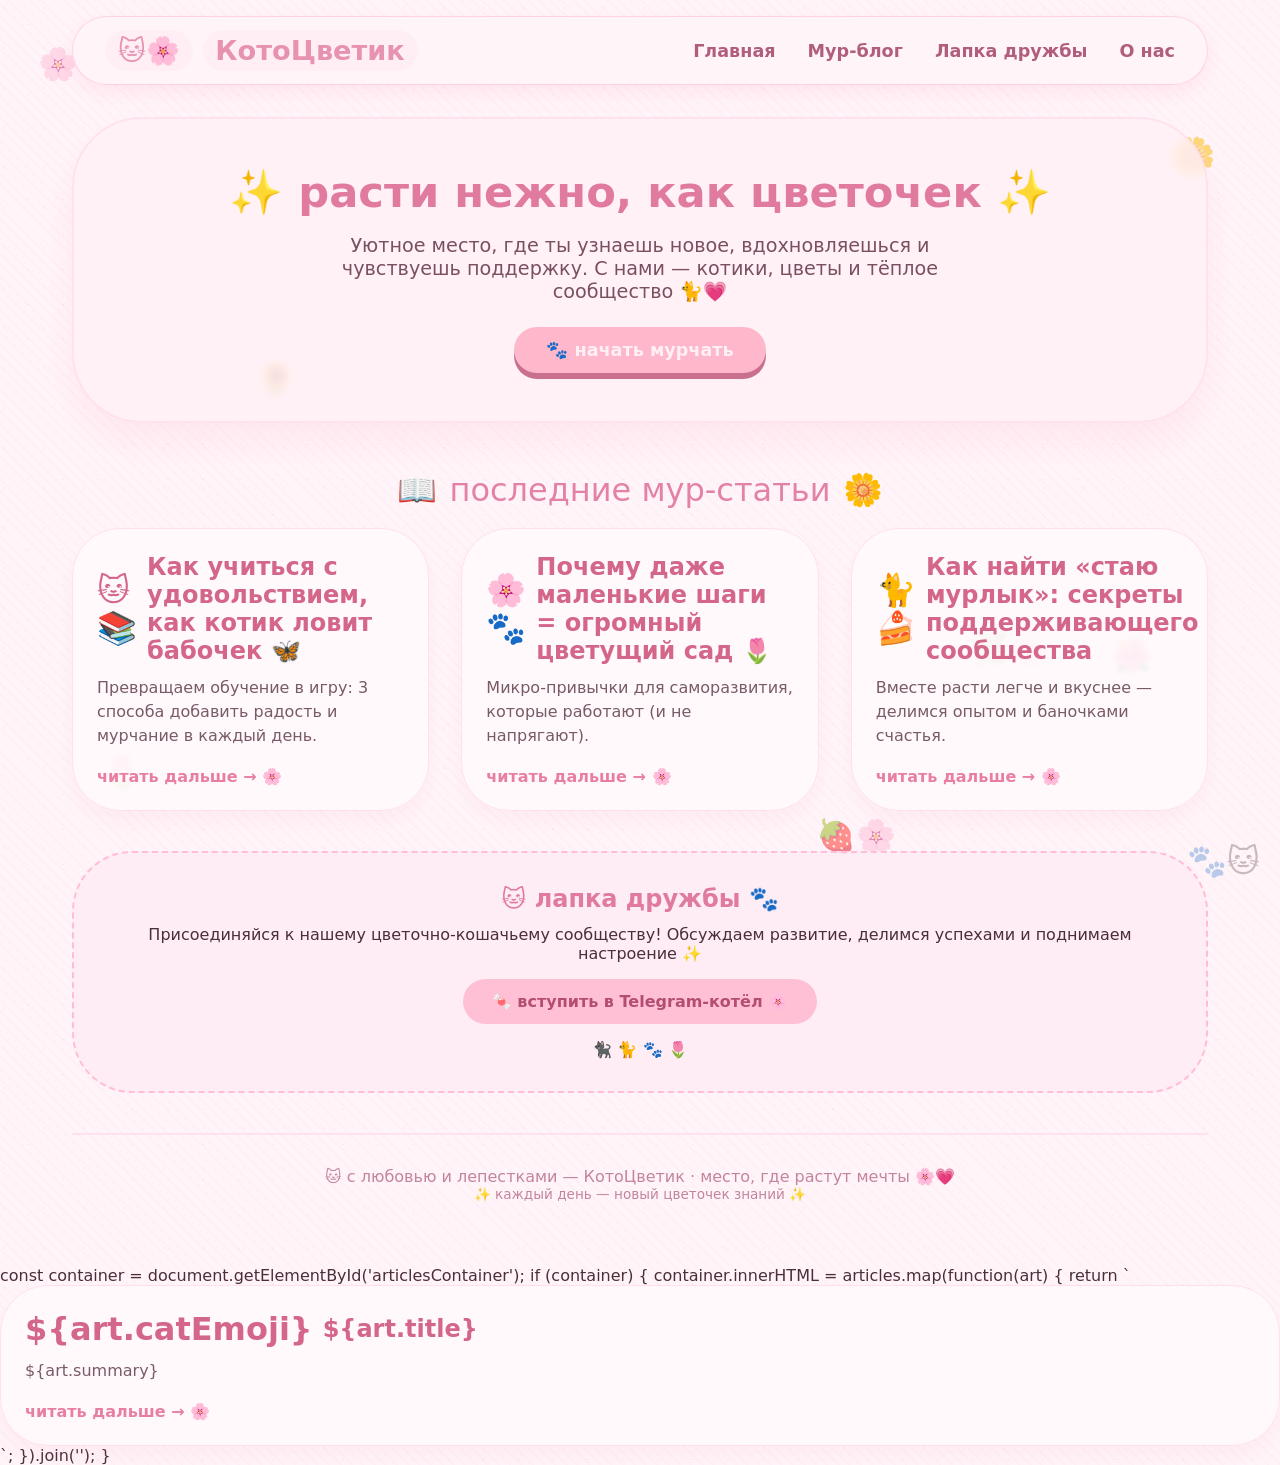
==== index.html @ 217aa795 "Add files via upload" ====
<!DOCTYPE html>
<html lang="ru">
<head>
    <meta charset="UTF-8">
    <meta name="viewport" content="width=device-width, initial-scale=1.0">
    <title>КотоЦветик · место для развития ✨</title>
    <style>
        * {
            margin: 0;
            padding: 0;
            box-sizing: border-box;
        }

        body {
            font-family: 'Segoe UI', 'Quicksand', system-ui, -apple-system, 'Poppins', sans-serif;
            background-color: #fff5f9;
            background-image: radial-gradient(circle at 10% 20%, rgba(255, 200, 220, 0.2) 2%, transparent 2.5%),
                              radial-gradient(circle at 80% 70%, rgba(255, 180, 210, 0.25) 1.8%, transparent 2.2%),
                              repeating-linear-gradient(45deg, rgba(255, 220, 240, 0.2) 0px, rgba(255, 220, 240, 0.2) 2px, transparent 2px, transparent 8px);
            background-size: 40px 40px, 35px 35px, auto;
            min-height: 100vh;
            color: #4a2e3a;
        }

        /* плавающие цветочки */
        .flower-bg {
            position: fixed;
            top: 0;
            left: 0;
            width: 100%;
            height: 100%;
            pointer-events: none;
            z-index: 0;
            overflow: hidden;
        }

        .flower {
            position: absolute;
            opacity: 0.5;
            animation: floatFlower 18s infinite ease-in-out;
            font-size: 2rem;
        }

        @keyframes floatFlower {
            0% { 
                transform: translateY(0px) rotate(0deg); 
                opacity: 0.3; 
            }
            50% { 
                transform: translateY(-30px) rotate(8deg); 
                opacity: 0.7; 
            }
            100% { 
                transform: translateY(0px) rotate(0deg); 
                opacity: 0.3; 
            }
        }

        /* кошачьи лапки следы */
        .paw-print {
            position: fixed;
            bottom: 20px;
            right: 20px;
            font-size: 2rem;
            opacity: 0.3;
            pointer-events: none;
            z-index: 1;
            animation: wiggle 4s infinite;
        }

        @keyframes wiggle {
            0%, 100% { 
                transform: translateX(0px) rotate(0deg); 
            }
            25% { 
                transform: translateX(-5px) rotate(-5deg); 
            }
            75% { 
                transform: translateX(5px) rotate(5deg); 
            }
        }

        .container {
            max-width: 1200px;
            margin: 0 auto;
            padding: 1rem 2rem 3rem;
            position: relative;
            z-index: 10;
        }

        /* шапка */
        header {
            display: flex;
            justify-content: space-between;
            align-items: center;
            flex-wrap: wrap;
            background: rgba(255, 245, 250, 0.85);
            backdrop-filter: blur(12px);
            border-radius: 60px;
            padding: 0.8rem 2rem;
            margin-bottom: 2rem;
            box-shadow: 0 8px 20px rgba(255, 140, 170, 0.15);
            border: 1px solid rgba(255, 200, 220, 0.8);
        }

        .logo {
            display: flex;
            align-items: center;
            gap: 0.6rem;
            font-size: 1.7rem;
            font-weight: bold;
            color: #e892b2;
        }

        .logo span {
            background: #ffeef4;
            padding: 0.3rem 0.8rem;
            border-radius: 40px;
        }

        nav ul {
            display: flex;
            gap: 2rem;
            list-style: none;
        }

        nav a {
            text-decoration: none;
            font-weight: 600;
            color: #b15e7c;
            transition: all 0.2s;
            font-size: 1.1rem;
            padding: 0.5rem 0;
        }

        nav a:hover {
            color: #ff88aa;
            transform: scale(1.05);
        }

        /* герой */
        .hero {
            text-align: center;
            background: rgba(255, 240, 245, 0.8);
            backdrop-filter: blur(4px);
            border-radius: 70px;
            padding: 3rem 2rem;
            margin-bottom: 3rem;
            border: 2px solid #ffe2ed;
            box-shadow: 0 20px 35px rgba(255, 120, 160, 0.1);
        }

        .hero h1 {
            font-size: 2.7rem;
            color: #e07a9e;
            margin-bottom: 1rem;
        }

        .hero p {
            font-size: 1.2rem;
            max-width: 650px;
            margin: 0 auto 1.5rem;
            color: #7a4f62;
        }

        .btn {
            display: inline-block;
            background: #ffb7cb;
            color: #fff0f5;
            padding: 0.8rem 2rem;
            border-radius: 50px;
            text-decoration: none;
            font-weight: bold;
            font-size: 1.1rem;
            transition: all 0.2s;
            box-shadow: 0 6px 0 #c96f8f;
        }

        .btn:hover {
            transform: translateY(-2px);
            background: #ff9ebb;
            box-shadow: 0 8px 0 #c96f8f;
        }

        /* секции */
        .section-title {
            font-size: 2rem;
            margin: 2rem 0 1.2rem;
            text-align: center;
            color: #e382a6;
            display: flex;
            align-items: center;
            justify-content: center;
            gap: 12px;
        }

        .cards {
            display: grid;
            grid-template-columns: repeat(auto-fill, minmax(280px, 1fr));
            gap: 2rem;
            margin-top: 1rem;
        }

        .card {
            background: rgba(255, 250, 252, 0.9);
            backdrop-filter: blur(2px);
            border-radius: 48px;
            padding: 1.5rem;
            transition: all 0.25s ease;
            border: 1px solid #ffe0ec;
            box-shadow: 0 10px 20px rgba(240, 128, 160, 0.08);
        }

        .card:hover {
            transform: translateY(-8px);
            background: white;
            border-color: #ffc0d0;
            box-shadow: 0 20px 30px rgba(255, 110, 150, 0.15);
        }

        .card h3 {
            color: #d4668a;
            font-size: 1.5rem;
            margin-bottom: 0.7rem;
            display: flex;
            align-items: center;
            gap: 10px;
        }

        .card p {
            color: #795a68;
            line-height: 1.5;
            margin-bottom: 1.2rem;
        }

        .cat-icon {
            font-size: 2rem;
        }

        .read-more {
            color: #e87ea2;
            text-decoration: none;
            font-weight: 600;
        }

        .read-more:hover {
            color: #ff99bb;
        }

        .community-block {
            background: rgba(255, 235, 245, 0.85);
            border-radius: 60px;
            padding: 2rem;
            text-align: center;
            margin: 2.5rem 0;
            border: 2px dashed #ffbed6;
        }

        .community-block h2 {
            color: #e07a9e;
            margin-bottom: 12px;
        }

        .telegram-btn {
            background: #ffc0d6;
            color: #b34e72;
            padding: 0.8rem 1.8rem;
            border-radius: 40px;
            text-decoration: none;
            display: inline-flex;
            align-items: center;
            gap: 8px;
            font-weight: bold;
            margin-top: 1rem;
            transition: all 0.2s;
        }

        .telegram-btn:hover {
            background: #ffb0ca;
            transform: scale(1.02);
        }

        footer {
            text-align: center;
            padding: 2rem 0 1rem;
            color: #c2849e;
            border-top: 2px solid #ffe2ef;
            margin-top: 2rem;
        }

        /* адаптив */
        @media (max-width: 700px) {
            .container {
                padding: 0.8rem 1rem 2rem;
            }
            header {
                flex-direction: column;
                gap: 0.8rem;
                border-radius: 40px;
            }
            nav ul {
                gap: 1.2rem;
                flex-wrap: wrap;
                justify-content: center;
            }
            .hero h1 {
                font-size: 2rem;
            }
            .section-title {
                font-size: 1.5rem;
            }
        }
    </style>
</head>
<body>

<!-- плавающие цветочки фон -->
<div class="flower-bg">
    <div class="flower" style="top: 5%; left: 3%; animation-duration: 22s;">🌸</div>
    <div class="flower" style="top: 15%; right: 5%; animation-duration: 19s; font-size: 2.3rem;">🌼</div>
    <div class="flower" style="bottom: 12%; left: 8%; animation-duration: 25s;">🌷</div>
    <div class="flower" style="bottom: 25%; right: 10%; animation-duration: 17s;">🌺</div>
    <div class="flower" style="top: 40%; left: 20%; animation-duration: 21s;">🌻</div>
    <div class="flower" style="top: 70%; right: 18%; animation-duration: 24s;">🌿🌸</div>
    <div class="flower" style="bottom: 5%; right: 30%; animation-duration: 10s;">🍓🌸</div>
</div>
<div class="paw-print">🐾🐱</div>

<div class="container">
    <header>
        <div class="logo">
            <span>🐱🌸</span> 
            <span>КотоЦветик</span>
        </div>
        <nav>
            <ul>
                <li><a href="#">Главная</a></li>
                <li><a href="#">Мур-блог</a></li>
                <li><a href="#">Лапка дружбы</a></li>
                <li><a href="about.html">О нас</a></li>
            </ul>
        </nav>
    </header>

    <section class="hero">
        <h1>✨ расти нежно, как цветочек ✨</h1>
        <p>Уютное место, где ты узнаешь новое, вдохновляешься и чувствуешь поддержку. С нами — котики, цветы и тёплое сообщество 🐈💗</p>
        <a href="#" class="btn">🐾 начать мурчать</a>
    </section>

    <div class="section-title">
        <span>📖</span> последние мур-статьи <span>🌼</span>
    </div>
    <div class="cards" id="articlesContainer">
        <!-- статьи подгрузятся через js -->
    </div>

    <div class="community-block">
        <h2>🐱 лапка дружбы 🐾</h2>
        <p>Присоединяйся к нашему цветочно-кошачьему сообществу! Обсуждаем развитие, делимся успехами и поднимаем настроение ✨</p>
        <a href="https://t.me/myyycaaattt"  class="telegram-btn">🍬 вступить в Telegram-котёл 🌸</a>
        <div style="margin-top: 16px;">🐈‍⬛ 🐈 🐾 🌷</div>
    </div>

    <footer>
        <p>🐱 с любовью и лепестками — КотоЦветик · место, где растут мечты 🌸💗</p>
        <p style="font-size: 0.85rem;">✨ каждый день — новый цветочек знаний ✨</p>
    </footer>
</div>

<script>
    // милые кошачьи статьи со ссылками
    const articles = [
        {
            title: "Как учиться с удовольствием, как котик ловит бабочек 🦋",
            summary: "Превращаем обучение в игру: 3 способа добавить радость и мурчание в каждый день.",
            catEmoji: "🐱📚",
            link: "cat.html"
        },
        {
            title: "Почему даже маленькие шаги = огромный цветущий сад 🌷",
            summary: "Микро-привычки для саморазвития, которые работают (и не напрягают).",
            catEmoji: "🌸🐾",
            link: "habits.html"
        },
        {
            title: "Как найти «стаю мурлык»: секреты поддерживающего сообщества",
            summary: "Вместе расти легче и вкуснее — делимся опытом и баночками счастья.",
            catEmoji: "🐈🍰",
            link: "community-tips.html"
        }
    ];

    const container = document.getElementById('articlesContainer');
    if (container) {
        container.innerHTML = articles.map(function(art) {
            return `
                <div class="card">
                    <h3><span class="cat-icon">${art.catEmoji}</span> ${art.title}</h3>
                    <p>${art.summary}</p>
                    <a href="${art.link}" class="read-more">читать дальше → 🌸</a>
                </div>
            `;
        }).join('');
    }
</script>

    const container = document.getElementById('articlesContainer');
    if (container) {
        container.innerHTML = articles.map(function(art) {
            return `
                <div class="card">
                    <h3><span class="cat-icon">${art.catEmoji}</span> ${art.title}</h3>
                    <p>${art.summary}</p>
                    <a href="#" class="read-more">читать дальше → 🌸</a>
                </div>
            `;
        }).join('');
    }
</script>

</body>
</html>
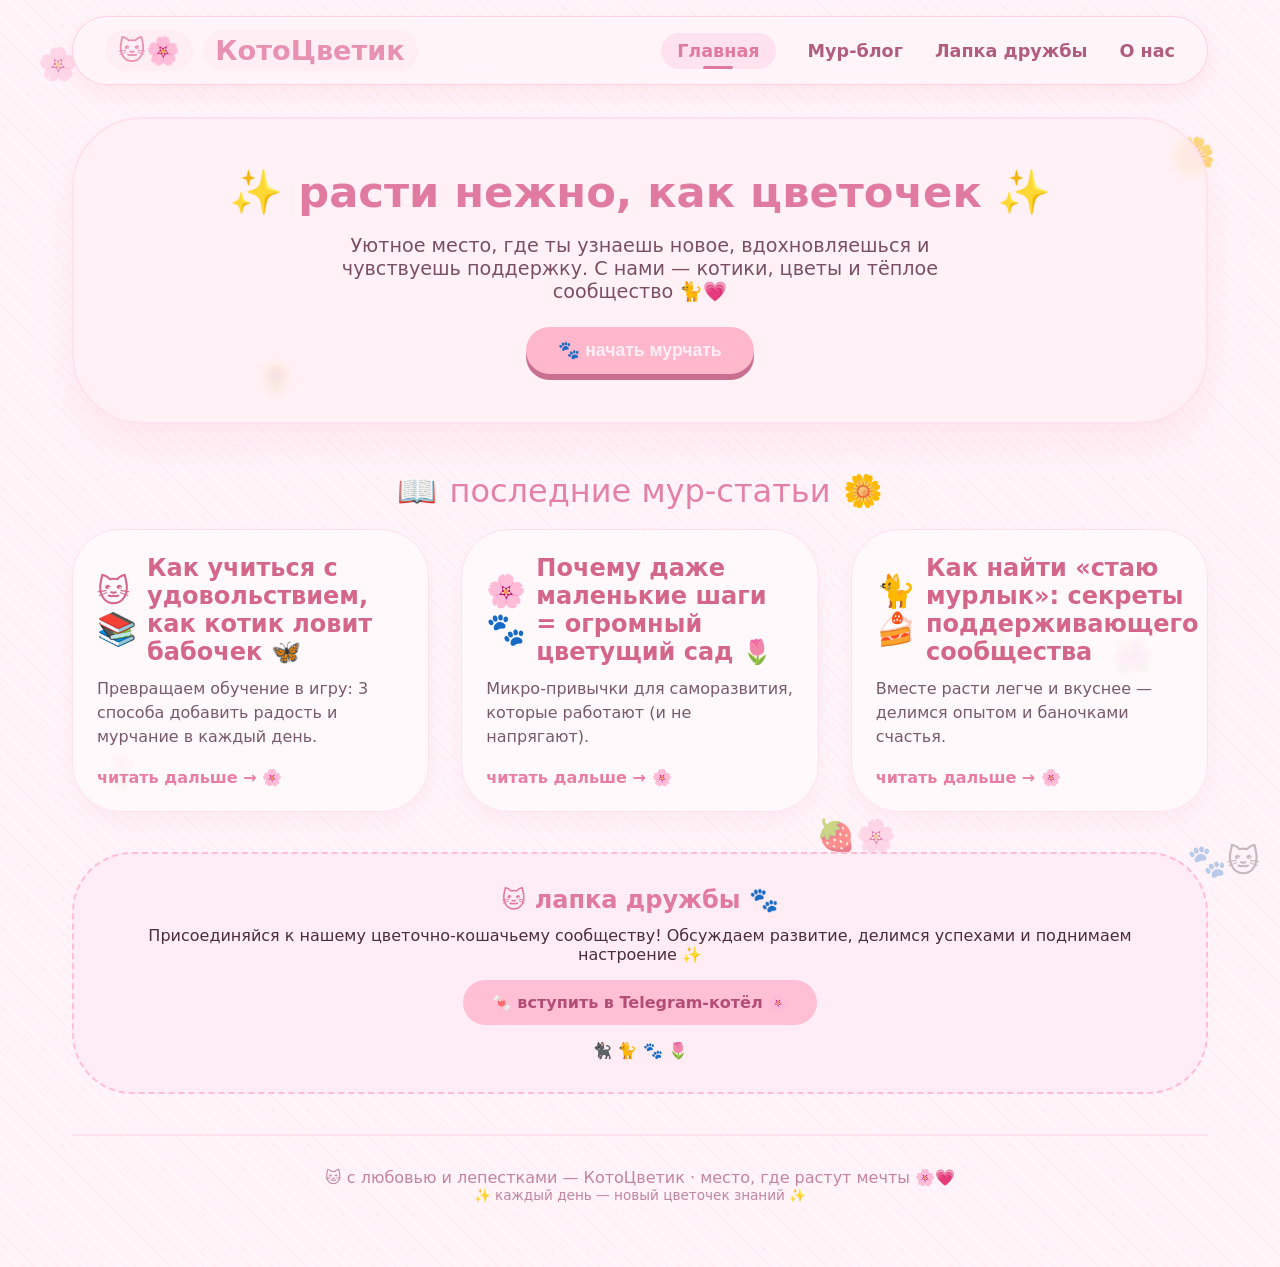
==== commit 029acaac: "Update index.html" ====
--- a/index.html
+++ b/index.html
@@ -56,6 +56,14 @@
             }
         }
 
+        .flower:nth-child(1) { animation-duration: 22s; }
+        .flower:nth-child(2) { animation-duration: 19s; }
+        .flower:nth-child(3) { animation-duration: 25s; }
+        .flower:nth-child(4) { animation-duration: 17s; }
+        .flower:nth-child(5) { animation-duration: 21s; }
+        .flower:nth-child(6) { animation-duration: 24s; }
+        .flower:nth-child(7) { animation-duration: 28s; }
+
         /* кошачьи лапки следы */
         .paw-print {
             position: fixed;
@@ -69,15 +77,9 @@
         }
 
         @keyframes wiggle {
-            0%, 100% { 
-                transform: translateX(0px) rotate(0deg); 
-            }
-            25% { 
-                transform: translateX(-5px) rotate(-5deg); 
-            }
-            75% { 
-                transform: translateX(5px) rotate(5deg); 
-            }
+            0%, 100% { transform: translateX(0px) rotate(0deg); }
+            25% { transform: translateX(-5px) rotate(-5deg); }
+            75% { transform: translateX(5px) rotate(5deg); }
         }
 
         .container {
@@ -88,7 +90,6 @@
             z-index: 10;
         }
 
-        /* шапка */
         header {
             display: flex;
             justify-content: space-between;
@@ -138,7 +139,34 @@
             transform: scale(1.05);
         }
 
-        /* герой */
+        /* активная вкладка */
+        nav a.active {
+            color: #e07a9e;
+            background: rgba(255, 200, 220, 0.4);
+            border-radius: 40px;
+            padding: 0.5rem 1rem;
+            margin: -0.5rem 0;
+            position: relative;
+        }
+
+        nav a.active::after {
+            content: '';
+            position: absolute;
+            bottom: 0;
+            left: 50%;
+            transform: translateX(-50%);
+            width: 30px;
+            height: 3px;
+            background: #e07a9e;
+            border-radius: 3px;
+            animation: glowPulse 1.5s infinite;
+        }
+
+        @keyframes glowPulse {
+            0%, 100% { opacity: 0.5; width: 20px; }
+            50% { opacity: 1; width: 35px; box-shadow: 0 0 5px #ff99bb; }
+        }
+
         .hero {
             text-align: center;
             background: rgba(255, 240, 245, 0.8);
@@ -174,6 +202,8 @@
             font-size: 1.1rem;
             transition: all 0.2s;
             box-shadow: 0 6px 0 #c96f8f;
+            cursor: pointer;
+            border: none;
         }
 
         .btn:hover {
@@ -182,7 +212,6 @@
             box-shadow: 0 8px 0 #c96f8f;
         }
 
-        /* секции */
         .section-title {
             font-size: 2rem;
             margin: 2rem 0 1.2rem;
@@ -288,7 +317,141 @@
             margin-top: 2rem;
         }
 
-        /* адаптив */
+        /* ===== БЛОКНОТИК (модальное окно) ===== */
+        .modal {
+            display: none;
+            position: fixed;
+            top: 0;
+            left: 0;
+            width: 100%;
+            height: 100%;
+            background: rgba(0, 0, 0, 0.5);
+            backdrop-filter: blur(5px);
+            z-index: 1000;
+            justify-content: center;
+            align-items: center;
+        }
+
+        .notebook {
+            background: #fffef7;
+            width: 90%;
+            max-width: 550px;
+            border-radius: 40px;
+            box-shadow: 0 25px 50px rgba(255, 120, 160, 0.3);
+            overflow: hidden;
+            animation: slideUp 0.3s ease;
+            border: 2px solid #ffe2ed;
+        }
+
+        @keyframes slideUp {
+            from {
+                transform: translateY(50px);
+                opacity: 0;
+            }
+            to {
+                transform: translateY(0);
+                opacity: 1;
+            }
+        }
+
+        .notebook-header {
+            background: linear-gradient(135deg, #ffd9e8, #ffc0d6);
+            padding: 1.2rem 1.5rem;
+            display: flex;
+            justify-content: space-between;
+            align-items: center;
+            border-bottom: 2px solid #ffb0c4;
+        }
+
+        .notebook-header h3 {
+            color: #b34e72;
+            font-size: 1.3rem;
+            display: flex;
+            align-items: center;
+            gap: 8px;
+        }
+
+        .close-btn {
+            background: none;
+            border: none;
+            font-size: 1.8rem;
+            cursor: pointer;
+            color: #b34e72;
+            transition: all 0.2s;
+        }
+
+        .close-btn:hover {
+            transform: scale(1.1);
+            color: #ff6b8f;
+        }
+
+        .notebook-body {
+            padding: 1.8rem;
+        }
+
+        .form-group {
+            margin-bottom: 1.2rem;
+        }
+
+        .form-group label {
+            display: block;
+            margin-bottom: 0.5rem;
+            color: #b15e7c;
+            font-weight: 600;
+        }
+
+        .form-group input, .form-group textarea {
+            width: 100%;
+            padding: 0.8rem 1rem;
+            border: 2px solid #ffe0ec;
+            border-radius: 30px;
+            font-family: inherit;
+            font-size: 0.95rem;
+            background: white;
+            transition: all 0.2s;
+        }
+
+        .form-group input:focus, .form-group textarea:focus {
+            outline: none;
+            border-color: #ffb7cb;
+            box-shadow: 0 0 0 3px rgba(255, 183, 203, 0.3);
+        }
+
+        .form-group textarea {
+            resize: vertical;
+            min-height: 150px;
+        }
+
+        .send-btn {
+            background: #ffb7cb;
+            color: white;
+            border: none;
+            padding: 0.8rem 1.8rem;
+            border-radius: 50px;
+            font-weight: bold;
+            font-size: 1rem;
+            cursor: pointer;
+            transition: all 0.2s;
+            width: 100%;
+            box-shadow: 0 4px 0 #c96f8f;
+        }
+
+        .send-btn:hover {
+            transform: translateY(-2px);
+            background: #ff9ebb;
+            box-shadow: 0 6px 0 #c96f8f;
+        }
+
+        .success-message {
+            text-align: center;
+            padding: 1rem;
+            background: #d4edda;
+            color: #155724;
+            border-radius: 30px;
+            margin-top: 1rem;
+            display: none;
+        }
+
         @media (max-width: 700px) {
             .container {
                 padding: 0.8rem 1rem 2rem;
@@ -316,13 +479,13 @@
 
 <!-- плавающие цветочки фон -->
 <div class="flower-bg">
-    <div class="flower" style="top: 5%; left: 3%; animation-duration: 22s;">🌸</div>
-    <div class="flower" style="top: 15%; right: 5%; animation-duration: 19s; font-size: 2.3rem;">🌼</div>
-    <div class="flower" style="bottom: 12%; left: 8%; animation-duration: 25s;">🌷</div>
-    <div class="flower" style="bottom: 25%; right: 10%; animation-duration: 17s;">🌺</div>
-    <div class="flower" style="top: 40%; left: 20%; animation-duration: 21s;">🌻</div>
-    <div class="flower" style="top: 70%; right: 18%; animation-duration: 24s;">🌿🌸</div>
-    <div class="flower" style="bottom: 5%; right: 30%; animation-duration: 10s;">🍓🌸</div>
+    <div class="flower" style="top: 5%; left: 3%;">🌸</div>
+    <div class="flower" style="top: 15%; right: 5%; font-size: 2.3rem;">🌼</div>
+    <div class="flower" style="bottom: 12%; left: 8%;">🌷</div>
+    <div class="flower" style="bottom: 25%; right: 10%;">🌺</div>
+    <div class="flower" style="top: 40%; left: 20%;">🌻</div>
+    <div class="flower" style="top: 70%; right: 18%;">🌿🌸</div>
+    <div class="flower" style="bottom: 5%; right: 30%;">🍓🌸</div>
 </div>
 <div class="paw-print">🐾🐱</div>
 
@@ -334,9 +497,9 @@
         </div>
         <nav>
             <ul>
-                <li><a href="#">Главная</a></li>
-                <li><a href="#">Мур-блог</a></li>
-                <li><a href="#">Лапка дружбы</a></li>
+                <li><a href="index.html" class="active">Главная</a></li>
+                <li><a href="blog.html">Мур-блог</a></li>
+                <li><a href="community.html">Лапка дружбы</a></li>
                 <li><a href="about.html">О нас</a></li>
             </ul>
         </nav>
@@ -345,7 +508,7 @@
     <section class="hero">
         <h1>✨ расти нежно, как цветочек ✨</h1>
         <p>Уютное место, где ты узнаешь новое, вдохновляешься и чувствуешь поддержку. С нами — котики, цветы и тёплое сообщество 🐈💗</p>
-        <a href="#" class="btn">🐾 начать мурчать</a>
+        <button class="btn" id="openNotebookBtn">🐾 начать мурчать</button>
     </section>
 
     <div class="section-title">
@@ -358,7 +521,7 @@
     <div class="community-block">
         <h2>🐱 лапка дружбы 🐾</h2>
         <p>Присоединяйся к нашему цветочно-кошачьему сообществу! Обсуждаем развитие, делимся успехами и поднимаем настроение ✨</p>
-        <a href="https://t.me/myyycaaattt"  class="telegram-btn">🍬 вступить в Telegram-котёл 🌸</a>
+        <a href="https://t.me/myyycaaattt" target="_blank" class="telegram-btn">🍬 вступить в Telegram-котёл 🌸</a>
         <div style="margin-top: 16px;">🐈‍⬛ 🐈 🐾 🌷</div>
     </div>
 
@@ -368,8 +531,38 @@
     </footer>
 </div>
 
+<!-- ===== БЛОКНОТИК ===== -->
+<div id="notebookModal" class="modal">
+    <div class="notebook">
+        <div class="notebook-header">
+            <h3>📝 мой блокнотик 🐱🌸</h3>
+            <button class="close-btn" id="closeNotebookBtn">&times;</button>
+        </div>
+        <div class="notebook-body">
+            <form id="noteForm">
+                <div class="form-group">
+                    <label>🐱 твоё имя</label>
+                    <input type="text" id="userName" placeholder="Как тебя зовут?" required>
+                </div>
+                <div class="form-group">
+                    <label>📝 название заметки</label>
+                    <input type="text" id="noteTitle" placeholder="О чём хочешь написать?" required>
+                </div>
+                <div class="form-group">
+                    <label>🌸 твои мысли / статья / заметка</label>
+                    <textarea id="noteContent" placeholder="Пиши здесь всё, что хочешь рассказать или предложить..."></textarea>
+                </div>
+                <button type="submit" class="send-btn">✨ отправить мне ✨</button>
+                <div id="successMessage" class="success-message">
+                    🎉 Спасибо! Твоя заметка улетела ко мне 🌸🐱
+                </div>
+            </form>
+        </div>
+    </div>
+</div>
+
 <script>
-    // милые кошачьи статьи со ссылками
+    // статьи
     const articles = [
         {
             title: "Как учиться с удовольствием, как котик ловит бабочек 🦋",
@@ -403,21 +596,86 @@
             `;
         }).join('');
     }
+
+    // ===== БЛОКНОТИК =====
+    const modal = document.getElementById('notebookModal');
+    const openBtn = document.getElementById('openNotebookBtn');
+    const closeBtn = document.getElementById('closeNotebookBtn');
+    const form = document.getElementById('noteForm');
+    const successMsg = document.getElementById('successMessage');
+
+    // открыть блокнотик
+    openBtn.addEventListener('click', function() {
+        modal.style.display = 'flex';
+    });
+
+    // закрыть блокнотик
+    closeBtn.addEventListener('click', function() {
+        modal.style.display = 'none';
+        form.reset();
+        successMsg.style.display = 'none';
+    });
+
+    // закрыть при клике на фон
+    modal.addEventListener('click', function(e) {
+        if (e.target === modal) {
+            modal.style.display = 'none';
+            form.reset();
+            successMsg.style.display = 'none';
+        }
+    });
+
+    // отправка заметки
+    form.addEventListener('submit', async function(e) {
+        e.preventDefault();
+        
+        const name = document.getElementById('userName').value;
+        const title = document.getElementById('noteTitle').value;
+        const content = document.getElementById('noteContent').value;
+        
+        if (!name || !title) {
+            alert('Пожалуйста, заполни имя и название заметки 🌸');
+            return;
+        }
+        
+        // Формируем текст для отправки в Telegram
+        const message = `📝 НОВАЯ ЗАМЕТКА!\n\n🐱 Имя: ${name}\n📖 Название: ${title}\n🌸 Текст:\n${content || '— без текста —'}\n\n✨ Отправлено с сайта КотоЦветик`;
+        
+        // Твой Telegram токен и ID (нужно заменить!)
+        // Для получения: напиши @BotFather, создай бота, получи токен
+        // Потом напиши @userinfobot, узнай свой ID
+        const BOT_TOKEN = '8730796005:AAGsIcQvUkIu0jfwidwPn5MMFsqzqGdSJAA';  // ← СЮДА ВСТАВЬ ТОКЕН ОТ @BotFather
+        const CHAT_ID = '1659191934';            // ← СЮДА ВСТАВЬ СВОЙ ID
+        
+        try {
+            const response = await fetch(`https://api.telegram.org/bot${BOT_TOKEN}/sendMessage`, {
+                method: 'POST',
+                headers: {
+                    'Content-Type': 'application/json',
+                },
+                body: JSON.stringify({
+                    chat_id: CHAT_ID,
+                    text: message,
+                    parse_mode: 'HTML'
+                })
+            });
+            
+            if (response.ok) {
+                successMsg.style.display = 'block';
+                form.reset();
+                setTimeout(() => {
+                    successMsg.style.display = 'none';
+                    modal.style.display = 'none';
+                }, 2000);
+            } else {
+                alert('Ой, что-то пошло не так... Попробуй позже или напиши в Telegram 💗');
+            }
+        } catch (error) {
+            console.error('Ошибка:', error);
+            alert('Не удалось отправить. Проверь интернет и попробуй снова 🌸');
+        }
+    });
 </script>
 
-    const container = document.getElementById('articlesContainer');
-    if (container) {
-        container.innerHTML = articles.map(function(art) {
-            return `
-                <div class="card">
-                    <h3><span class="cat-icon">${art.catEmoji}</span> ${art.title}</h3>
-                    <p>${art.summary}</p>
-                    <a href="#" class="read-more">читать дальше → 🌸</a>
-                </div>
-            `;
-        }).join('');
-    }
-</script>
-
 </body>
-</html>+</html>
